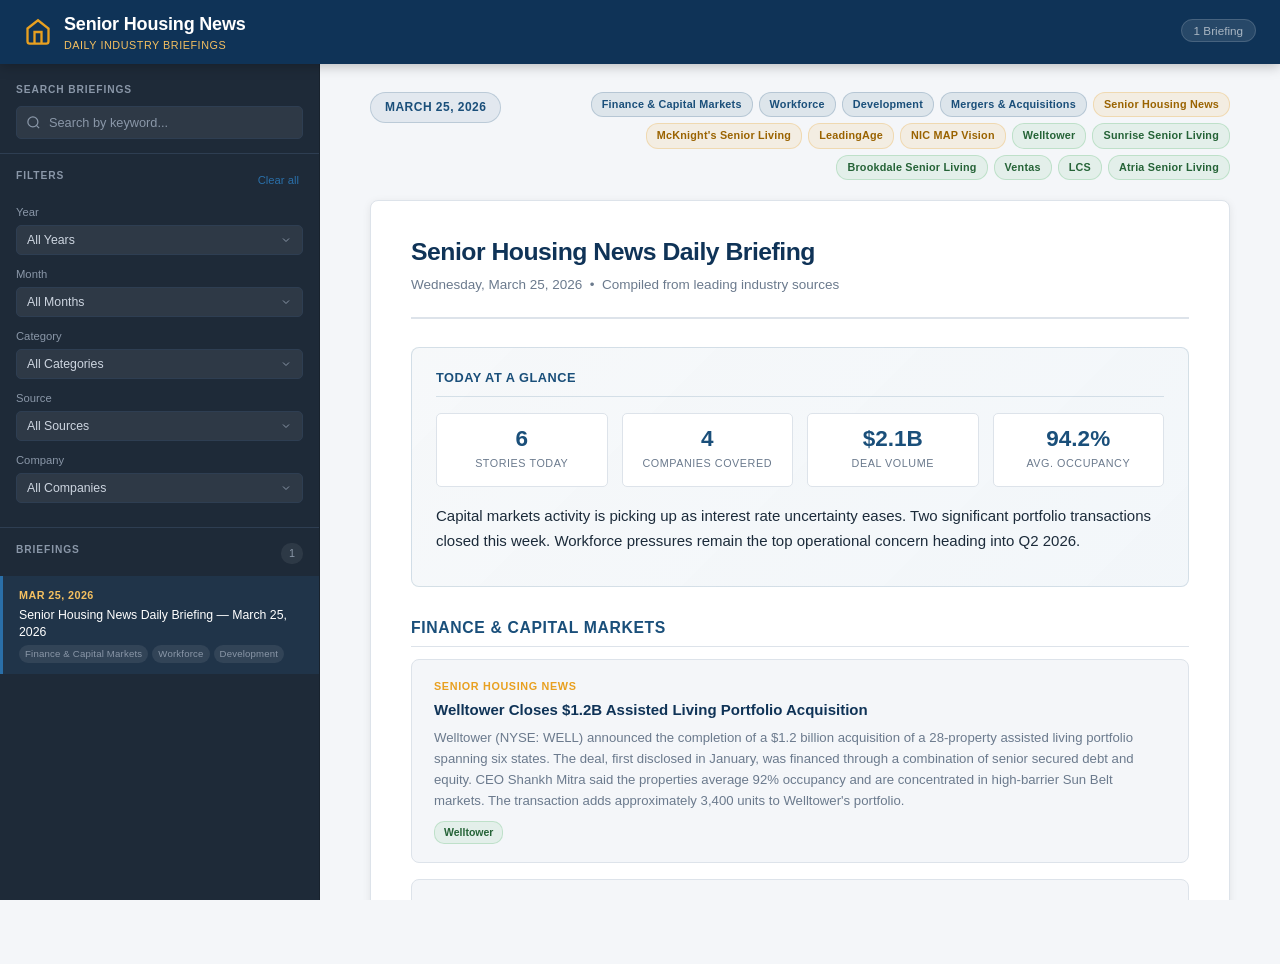
==== index.html @ c3cf0c93 "Add senior housing news daily briefings web page - index.html: responsive layout with fixed header, " ====
<!DOCTYPE html>
<html lang="en">
<head>
  <meta charset="UTF-8" />
  <meta name="viewport" content="width=device-width, initial-scale=1.0" />
  <title>Senior Housing News Daily Briefings</title>
  <link rel="stylesheet" href="styles.css" />
</head>
<body>

  <header class="site-header">
    <div class="header-inner">
      <div class="header-brand">
        <svg class="header-icon" viewBox="0 0 24 24" fill="none" stroke="currentColor" stroke-width="2">
          <path d="M3 9l9-7 9 7v11a2 2 0 0 1-2 2H5a2 2 0 0 1-2-2z"/>
          <polyline points="9 22 9 12 15 12 15 22"/>
        </svg>
        <div>
          <h1>Senior Housing News</h1>
          <span class="header-subtitle">Daily Industry Briefings</span>
        </div>
      </div>
      <div class="header-meta" id="header-meta">
        <span class="briefing-count" id="briefing-count">Loading...</span>
      </div>
    </div>
  </header>

  <div class="app-layout">

    <!-- Sidebar -->
    <aside class="sidebar" id="sidebar">

      <div class="sidebar-search">
        <label class="sidebar-section-label">Search Briefings</label>
        <div class="search-input-wrap">
          <svg class="search-icon" viewBox="0 0 24 24" fill="none" stroke="currentColor" stroke-width="2">
            <circle cx="11" cy="11" r="8"/><line x1="21" y1="21" x2="16.65" y2="16.65"/>
          </svg>
          <input type="text" id="search-input" placeholder="Search by keyword..." autocomplete="off" />
          <button class="search-clear" id="search-clear" title="Clear search" aria-label="Clear search">&times;</button>
        </div>
      </div>

      <div class="sidebar-filters">
        <div class="filters-header">
          <label class="sidebar-section-label">Filters</label>
          <button class="clear-filters-btn" id="clear-filters-btn">Clear all</button>
        </div>

        <div class="filter-group">
          <label class="filter-label" for="filter-year">Year</label>
          <select id="filter-year">
            <option value="">All Years</option>
          </select>
        </div>

        <div class="filter-group">
          <label class="filter-label" for="filter-month">Month</label>
          <select id="filter-month">
            <option value="">All Months</option>
            <option value="01">January</option>
            <option value="02">February</option>
            <option value="03">March</option>
            <option value="04">April</option>
            <option value="05">May</option>
            <option value="06">June</option>
            <option value="07">July</option>
            <option value="08">August</option>
            <option value="09">September</option>
            <option value="10">October</option>
            <option value="11">November</option>
            <option value="12">December</option>
          </select>
        </div>

        <div class="filter-group">
          <label class="filter-label" for="filter-category">Category</label>
          <select id="filter-category">
            <option value="">All Categories</option>
          </select>
        </div>

        <div class="filter-group">
          <label class="filter-label" for="filter-source">Source</label>
          <select id="filter-source">
            <option value="">All Sources</option>
          </select>
        </div>

        <div class="filter-group">
          <label class="filter-label" for="filter-company">Company</label>
          <select id="filter-company">
            <option value="">All Companies</option>
          </select>
        </div>
      </div>

      <div class="sidebar-list-section">
        <div class="sidebar-list-header">
          <label class="sidebar-section-label">Briefings</label>
          <span class="results-count" id="results-count"></span>
        </div>
        <ul class="briefings-list" id="briefings-list">
          <li class="list-loading">Loading briefings...</li>
        </ul>
      </div>

    </aside>

    <!-- Main content -->
    <main class="main-content" id="main-content">
      <div class="content-loading" id="content-loading">
        <div class="spinner"></div>
        <p>Loading briefing...</p>
      </div>
      <div class="briefing-container" id="briefing-container" style="display:none;">
        <div class="briefing-header-bar">
          <div class="briefing-date-badge" id="briefing-date-badge"></div>
          <div class="briefing-tags" id="briefing-tags"></div>
        </div>
        <div class="briefing-body" id="briefing-body"></div>
      </div>
      <div class="empty-state" id="empty-state" style="display:none;">
        <svg viewBox="0 0 24 24" fill="none" stroke="currentColor" stroke-width="1.5">
          <path d="M9 12h6m-6 4h6m2 5H7a2 2 0 01-2-2V5a2 2 0 012-2h5.586a1 1 0 01.707.293l5.414 5.414a1 1 0 01.293.707V19a2 2 0 01-2 2z"/>
        </svg>
        <h3>No briefings found</h3>
        <p>Try adjusting your filters or search query.</p>
        <button class="btn-reset" id="btn-reset-empty">Reset filters</button>
      </div>
    </main>

  </div>

  <script src="app.js"></script>
</body>
</html>
---- styles.css ----
/* ===== Reset & Base ===== */
*, *::before, *::after { box-sizing: border-box; margin: 0; padding: 0; }

:root {
  --primary:       #1a4f7a;
  --primary-light: #2a6fa8;
  --primary-dark:  #0f3357;
  --accent:        #e8a020;
  --accent-light:  #f5c060;
  --bg:            #f4f6f9;
  --bg-card:       #ffffff;
  --bg-sidebar:    #1e2a38;
  --bg-sidebar-sec:#253344;
  --text:          #1c2b3a;
  --text-muted:    #6b7a8d;
  --text-sidebar:  #cdd5e0;
  --text-sidebar-muted: #8a97a8;
  --border:        #dde3ea;
  --border-sidebar:#2e3e52;
  --active:        #2a6fa8;
  --active-bg:     rgba(42,111,168,0.15);
  --radius:        8px;
  --radius-sm:     5px;
  --shadow:        0 2px 8px rgba(0,0,0,0.08);
  --shadow-md:     0 4px 16px rgba(0,0,0,0.12);
  --sidebar-w:     320px;
  --header-h:      64px;
  --transition:    0.18s ease;
}

html { font-size: 15px; }

body {
  font-family: -apple-system, BlinkMacSystemFont, 'Segoe UI', Roboto, 'Helvetica Neue', Arial, sans-serif;
  background: var(--bg);
  color: var(--text);
  line-height: 1.6;
  min-height: 100vh;
}

/* ===== Header ===== */
.site-header {
  position: fixed;
  top: 0; left: 0; right: 0;
  height: var(--header-h);
  background: var(--primary-dark);
  z-index: 100;
  box-shadow: 0 2px 12px rgba(0,0,0,0.25);
}

.header-inner {
  max-width: 100%;
  height: 100%;
  display: flex;
  align-items: center;
  justify-content: space-between;
  padding: 0 24px;
}

.header-brand {
  display: flex;
  align-items: center;
  gap: 12px;
  color: #fff;
}

.header-icon {
  width: 28px; height: 28px;
  color: var(--accent);
  flex-shrink: 0;
}

.header-brand h1 {
  font-size: 1.2rem;
  font-weight: 700;
  color: #fff;
  letter-spacing: -0.01em;
}

.header-subtitle {
  display: block;
  font-size: 0.72rem;
  color: var(--accent-light);
  letter-spacing: 0.05em;
  text-transform: uppercase;
  font-weight: 500;
  margin-top: -2px;
}

.header-meta {
  color: rgba(255,255,255,0.6);
  font-size: 0.82rem;
}

.briefing-count {
  background: rgba(255,255,255,0.1);
  border: 1px solid rgba(255,255,255,0.15);
  padding: 4px 12px;
  border-radius: 20px;
  font-size: 0.78rem;
}

/* ===== App Layout ===== */
.app-layout {
  display: flex;
  margin-top: var(--header-h);
  height: calc(100vh - var(--header-h));
  overflow: hidden;
}

/* ===== Sidebar ===== */
.sidebar {
  width: var(--sidebar-w);
  flex-shrink: 0;
  background: var(--bg-sidebar);
  height: 100%;
  overflow-y: auto;
  overflow-x: hidden;
  display: flex;
  flex-direction: column;
  border-right: 1px solid rgba(0,0,0,0.2);
}

.sidebar::-webkit-scrollbar { width: 5px; }
.sidebar::-webkit-scrollbar-track { background: transparent; }
.sidebar::-webkit-scrollbar-thumb { background: rgba(255,255,255,0.12); border-radius: 3px; }

/* Search */
.sidebar-search {
  padding: 18px 16px 14px;
  border-bottom: 1px solid var(--border-sidebar);
}

.sidebar-section-label {
  display: block;
  font-size: 0.68rem;
  font-weight: 700;
  letter-spacing: 0.09em;
  text-transform: uppercase;
  color: var(--text-sidebar-muted);
  margin-bottom: 8px;
}

.search-input-wrap {
  position: relative;
  display: flex;
  align-items: center;
}

.search-icon {
  position: absolute;
  left: 10px;
  width: 15px; height: 15px;
  color: var(--text-sidebar-muted);
  pointer-events: none;
  flex-shrink: 0;
}

#search-input {
  width: 100%;
  background: rgba(255,255,255,0.07);
  border: 1px solid var(--border-sidebar);
  border-radius: var(--radius-sm);
  padding: 8px 30px 8px 32px;
  color: var(--text-sidebar);
  font-size: 0.85rem;
  outline: none;
  transition: border-color var(--transition), background var(--transition);
}

#search-input::placeholder { color: var(--text-sidebar-muted); }

#search-input:focus {
  border-color: var(--primary-light);
  background: rgba(255,255,255,0.1);
}

.search-clear {
  position: absolute;
  right: 8px;
  background: none;
  border: none;
  color: var(--text-sidebar-muted);
  cursor: pointer;
  font-size: 1.1rem;
  line-height: 1;
  padding: 2px 4px;
  border-radius: 3px;
  display: none;
  transition: color var(--transition);
}

.search-clear:hover { color: #fff; }
.search-clear.visible { display: block; }

/* Filters */
.sidebar-filters {
  padding: 14px 16px;
  border-bottom: 1px solid var(--border-sidebar);
}

.filters-header {
  display: flex;
  align-items: center;
  justify-content: space-between;
  margin-bottom: 10px;
}

.clear-filters-btn {
  background: none;
  border: none;
  color: var(--primary-light);
  font-size: 0.75rem;
  cursor: pointer;
  padding: 2px 4px;
  border-radius: 3px;
  transition: color var(--transition);
}

.clear-filters-btn:hover { color: var(--accent-light); }

.filter-group {
  margin-bottom: 10px;
}

.filter-label {
  display: block;
  font-size: 0.75rem;
  color: var(--text-sidebar-muted);
  margin-bottom: 4px;
  font-weight: 500;
}

.filter-group select {
  width: 100%;
  background: rgba(255,255,255,0.07);
  border: 1px solid var(--border-sidebar);
  border-radius: var(--radius-sm);
  padding: 7px 10px;
  color: var(--text-sidebar);
  font-size: 0.82rem;
  outline: none;
  cursor: pointer;
  appearance: none;
  background-image: url("data:image/svg+xml,%3Csvg xmlns='http://www.w3.org/2000/svg' width='12' height='12' viewBox='0 0 24 24' fill='none' stroke='%238a97a8' stroke-width='2'%3E%3Cpolyline points='6 9 12 15 18 9'/%3E%3C/svg%3E");
  background-repeat: no-repeat;
  background-position: right 10px center;
  padding-right: 28px;
  transition: border-color var(--transition), background var(--transition);
}

.filter-group select:focus {
  border-color: var(--primary-light);
  background-color: rgba(255,255,255,0.1);
}

.filter-group select option {
  background: #253344;
  color: var(--text-sidebar);
}

/* Briefings list */
.sidebar-list-section {
  flex: 1;
  display: flex;
  flex-direction: column;
  min-height: 0;
  padding: 14px 0 16px;
}

.sidebar-list-header {
  display: flex;
  align-items: center;
  justify-content: space-between;
  padding: 0 16px 10px;
}

.results-count {
  font-size: 0.72rem;
  color: var(--text-sidebar-muted);
  background: rgba(255,255,255,0.07);
  padding: 2px 8px;
  border-radius: 10px;
}

.briefings-list {
  list-style: none;
  overflow-y: auto;
  flex: 1;
}

.briefings-list::-webkit-scrollbar { width: 4px; }
.briefings-list::-webkit-scrollbar-thumb { background: rgba(255,255,255,0.1); border-radius: 2px; }

.briefing-list-item {
  padding: 11px 16px;
  cursor: pointer;
  border-left: 3px solid transparent;
  transition: background var(--transition), border-color var(--transition);
  position: relative;
}

.briefing-list-item:hover {
  background: rgba(255,255,255,0.05);
}

.briefing-list-item.active {
  background: var(--active-bg);
  border-left-color: var(--primary-light);
}

.briefing-list-item.active .bli-date { color: var(--accent-light); }
.briefing-list-item.active .bli-title { color: #fff; }

.bli-date {
  font-size: 0.72rem;
  font-weight: 700;
  color: var(--accent);
  text-transform: uppercase;
  letter-spacing: 0.04em;
  margin-bottom: 3px;
}

.bli-title {
  font-size: 0.82rem;
  color: var(--text-sidebar);
  line-height: 1.35;
  font-weight: 500;
}

.bli-cats {
  display: flex;
  flex-wrap: wrap;
  gap: 4px;
  margin-top: 5px;
}

.bli-cat-tag {
  font-size: 0.64rem;
  background: rgba(255,255,255,0.08);
  color: var(--text-sidebar-muted);
  padding: 1px 6px;
  border-radius: 10px;
  letter-spacing: 0.02em;
}

.list-loading, .list-empty {
  padding: 24px 16px;
  color: var(--text-sidebar-muted);
  font-size: 0.82rem;
  text-align: center;
}

/* ===== Main Content ===== */
.main-content {
  flex: 1;
  overflow-y: auto;
  padding: 28px 32px;
  min-width: 0;
}

.main-content::-webkit-scrollbar { width: 7px; }
.main-content::-webkit-scrollbar-track { background: var(--bg); }
.main-content::-webkit-scrollbar-thumb { background: var(--border); border-radius: 4px; }

/* Loading spinner */
.content-loading {
  display: flex;
  flex-direction: column;
  align-items: center;
  justify-content: center;
  height: 60vh;
  gap: 16px;
  color: var(--text-muted);
}

.spinner {
  width: 36px; height: 36px;
  border: 3px solid var(--border);
  border-top-color: var(--primary);
  border-radius: 50%;
  animation: spin 0.8s linear infinite;
}

@keyframes spin { to { transform: rotate(360deg); } }

/* Briefing display */
.briefing-container {
  max-width: 860px;
  margin: 0 auto;
}

.briefing-header-bar {
  display: flex;
  align-items: flex-start;
  justify-content: space-between;
  gap: 16px;
  margin-bottom: 20px;
  flex-wrap: wrap;
}

.briefing-date-badge {
  font-size: 0.8rem;
  font-weight: 700;
  color: var(--primary);
  background: rgba(26,79,122,0.08);
  border: 1px solid rgba(26,79,122,0.2);
  padding: 5px 14px;
  border-radius: 20px;
  letter-spacing: 0.04em;
  text-transform: uppercase;
}

.briefing-tags {
  display: flex;
  flex-wrap: wrap;
  gap: 6px;
  flex: 1;
  justify-content: flex-end;
}

.briefing-tag {
  font-size: 0.72rem;
  padding: 3px 10px;
  border-radius: 12px;
  font-weight: 600;
  letter-spacing: 0.02em;
}

.briefing-tag.cat {
  background: rgba(26,79,122,0.1);
  color: var(--primary);
  border: 1px solid rgba(26,79,122,0.2);
}

.briefing-tag.source {
  background: rgba(232,160,32,0.1);
  color: #9a6300;
  border: 1px solid rgba(232,160,32,0.25);
}

.briefing-tag.company {
  background: rgba(40,167,69,0.08);
  color: #256337;
  border: 1px solid rgba(40,167,69,0.2);
}

/* Briefing body - styles for workflow-generated content */
.briefing-body {
  background: var(--bg-card);
  border-radius: var(--radius);
  box-shadow: var(--shadow);
  padding: 36px 40px;
  border: 1px solid var(--border);
}

/* Styles for content injected from briefing HTML files */
.briefing-body h1 {
  font-size: 1.65rem;
  font-weight: 800;
  color: var(--primary-dark);
  margin-bottom: 6px;
  line-height: 1.25;
  letter-spacing: -0.02em;
}

.briefing-body .briefing-tagline {
  font-size: 0.9rem;
  color: var(--text-muted);
  margin-bottom: 28px;
  padding-bottom: 20px;
  border-bottom: 2px solid var(--border);
}

.briefing-body h2 {
  font-size: 1.05rem;
  font-weight: 700;
  color: var(--primary);
  margin: 28px 0 12px;
  padding-bottom: 6px;
  border-bottom: 1px solid var(--border);
  text-transform: uppercase;
  letter-spacing: 0.04em;
}

.briefing-body h3 {
  font-size: 1rem;
  font-weight: 700;
  color: var(--text);
  margin: 20px 0 8px;
}

.briefing-body p {
  margin-bottom: 12px;
  color: var(--text);
  line-height: 1.7;
}

.briefing-body a {
  color: var(--primary-light);
  text-decoration: none;
  border-bottom: 1px solid rgba(42,111,168,0.3);
  transition: color var(--transition), border-color var(--transition);
}

.briefing-body a:hover {
  color: var(--primary-dark);
  border-bottom-color: var(--primary-dark);
}

.briefing-body ul, .briefing-body ol {
  margin: 8px 0 14px 20px;
  color: var(--text);
}

.briefing-body li { margin-bottom: 6px; line-height: 1.6; }

.briefing-body blockquote {
  border-left: 4px solid var(--accent);
  padding: 12px 20px;
  margin: 16px 0;
  background: rgba(232,160,32,0.05);
  border-radius: 0 var(--radius-sm) var(--radius-sm) 0;
  color: var(--text-muted);
  font-style: italic;
}

.briefing-body .news-item {
  border: 1px solid var(--border);
  border-radius: var(--radius);
  padding: 18px 22px;
  margin-bottom: 16px;
  background: var(--bg);
  transition: box-shadow var(--transition), border-color var(--transition);
}

.briefing-body .news-item:hover {
  box-shadow: var(--shadow);
  border-color: #c5cfd8;
}

.briefing-body .news-item-source {
  font-size: 0.72rem;
  font-weight: 700;
  text-transform: uppercase;
  letter-spacing: 0.06em;
  color: var(--accent);
  margin-bottom: 5px;
}

.briefing-body .news-item-headline {
  font-size: 1rem;
  font-weight: 700;
  color: var(--primary-dark);
  margin-bottom: 6px;
  line-height: 1.35;
}

.briefing-body .news-item-summary {
  font-size: 0.88rem;
  color: var(--text-muted);
  line-height: 1.6;
}

.briefing-body .news-item-companies {
  display: flex;
  flex-wrap: wrap;
  gap: 5px;
  margin-top: 10px;
}

.briefing-body .company-pill {
  font-size: 0.7rem;
  background: rgba(40,167,69,0.08);
  color: #256337;
  border: 1px solid rgba(40,167,69,0.2);
  padding: 2px 9px;
  border-radius: 10px;
  font-weight: 600;
}

.briefing-body .summary-box {
  background: linear-gradient(135deg, rgba(26,79,122,0.04), rgba(42,111,168,0.06));
  border: 1px solid rgba(26,79,122,0.15);
  border-radius: var(--radius);
  padding: 20px 24px;
  margin-bottom: 24px;
}

.briefing-body .summary-box h2 {
  border: none;
  margin-top: 0;
  padding-bottom: 8px;
  border-bottom: 1px solid rgba(26,79,122,0.15);
  font-size: 0.85rem;
}

.briefing-body .stat-grid {
  display: grid;
  grid-template-columns: repeat(auto-fit, minmax(140px, 1fr));
  gap: 14px;
  margin: 16px 0;
}

.briefing-body .stat-card {
  background: var(--bg-card);
  border: 1px solid var(--border);
  border-radius: var(--radius-sm);
  padding: 14px 16px;
  text-align: center;
}

.briefing-body .stat-value {
  font-size: 1.5rem;
  font-weight: 800;
  color: var(--primary);
  line-height: 1;
  margin-bottom: 4px;
}

.briefing-body .stat-label {
  font-size: 0.72rem;
  color: var(--text-muted);
  text-transform: uppercase;
  letter-spacing: 0.05em;
}

/* Empty state */
.empty-state {
  display: flex;
  flex-direction: column;
  align-items: center;
  justify-content: center;
  height: 60vh;
  gap: 12px;
  color: var(--text-muted);
  text-align: center;
}

.empty-state svg {
  width: 52px; height: 52px;
  opacity: 0.35;
  margin-bottom: 6px;
}

.empty-state h3 {
  font-size: 1.1rem;
  color: var(--text-muted);
  font-weight: 600;
}

.empty-state p {
  font-size: 0.88rem;
  max-width: 280px;
}

.btn-reset {
  margin-top: 6px;
  background: var(--primary);
  color: #fff;
  border: none;
  padding: 9px 22px;
  border-radius: var(--radius-sm);
  cursor: pointer;
  font-size: 0.85rem;
  font-weight: 600;
  transition: background var(--transition);
}

.btn-reset:hover { background: var(--primary-light); }

/* ===== Responsive ===== */
@media (max-width: 768px) {
  :root { --sidebar-w: 280px; }

  .main-content { padding: 20px 16px; }

  .briefing-body { padding: 24px 20px; }

  .app-layout { position: relative; }

  .sidebar {
    position: fixed;
    top: var(--header-h);
    left: -var(--sidebar-w);
    bottom: 0;
    z-index: 90;
    transform: translateX(-100%);
    transition: transform 0.25s ease;
  }

  .sidebar.open { transform: translateX(0); }
}
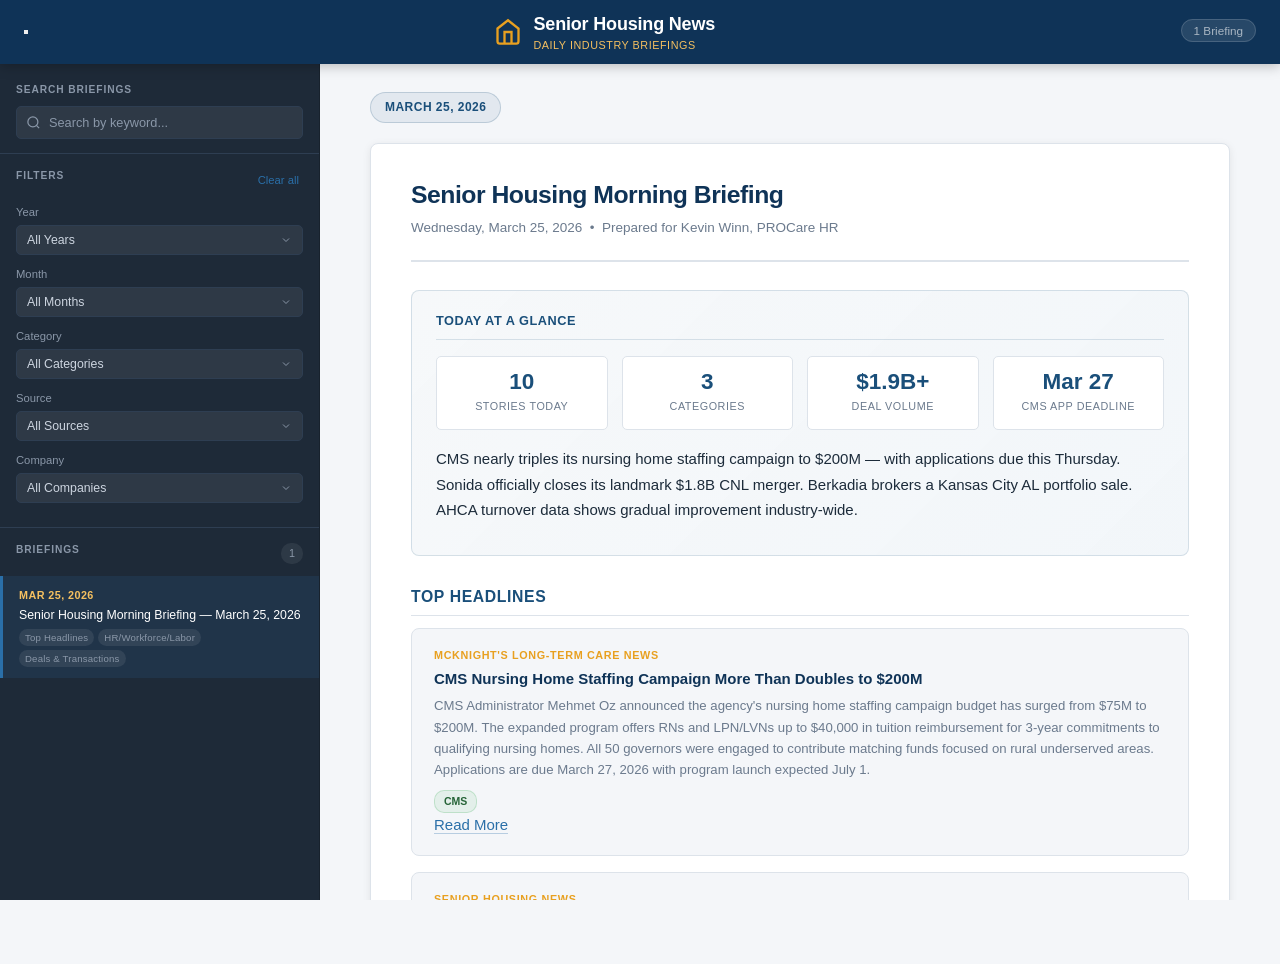
==== commit 744e2264: "Mobile optimization + clickable tag filters at bottom of briefings - Move tags from header to a "Fil" ====
--- a/index.html
+++ b/index.html
@@ -10,6 +10,11 @@
 
   <header class="site-header">
     <div class="header-inner">
+      <button class="sidebar-toggle" id="sidebar-toggle" aria-label="Toggle sidebar" aria-expanded="false" aria-controls="sidebar">
+        <span class="burger-bar"></span>
+        <span class="burger-bar"></span>
+        <span class="burger-bar"></span>
+      </button>
       <div class="header-brand">
         <svg class="header-icon" viewBox="0 0 24 24" fill="none" stroke="currentColor" stroke-width="2">
           <path d="M3 9l9-7 9 7v11a2 2 0 0 1-2 2H5a2 2 0 0 1-2-2z"/>
@@ -25,6 +30,8 @@
       </div>
     </div>
   </header>
+
+  <div class="sidebar-overlay" id="sidebar-overlay" aria-hidden="true"></div>
 
   <div class="app-layout">
 
@@ -117,9 +124,12 @@
       <div class="briefing-container" id="briefing-container" style="display:none;">
         <div class="briefing-header-bar">
           <div class="briefing-date-badge" id="briefing-date-badge"></div>
+        </div>
+        <div class="briefing-body" id="briefing-body"></div>
+        <div class="briefing-tags-footer" id="briefing-tags-footer">
+          <span class="tags-footer-label">Filter by tag:</span>
           <div class="briefing-tags" id="briefing-tags"></div>
         </div>
-        <div class="briefing-body" id="briefing-body"></div>
       </div>
       <div class="empty-state" id="empty-state" style="display:none;">
         <svg viewBox="0 0 24 24" fill="none" stroke="currentColor" stroke-width="1.5">
@@ -135,4 +145,4 @@
 
   <script src="app.js"></script>
 </body>
-</html>
+</html>
